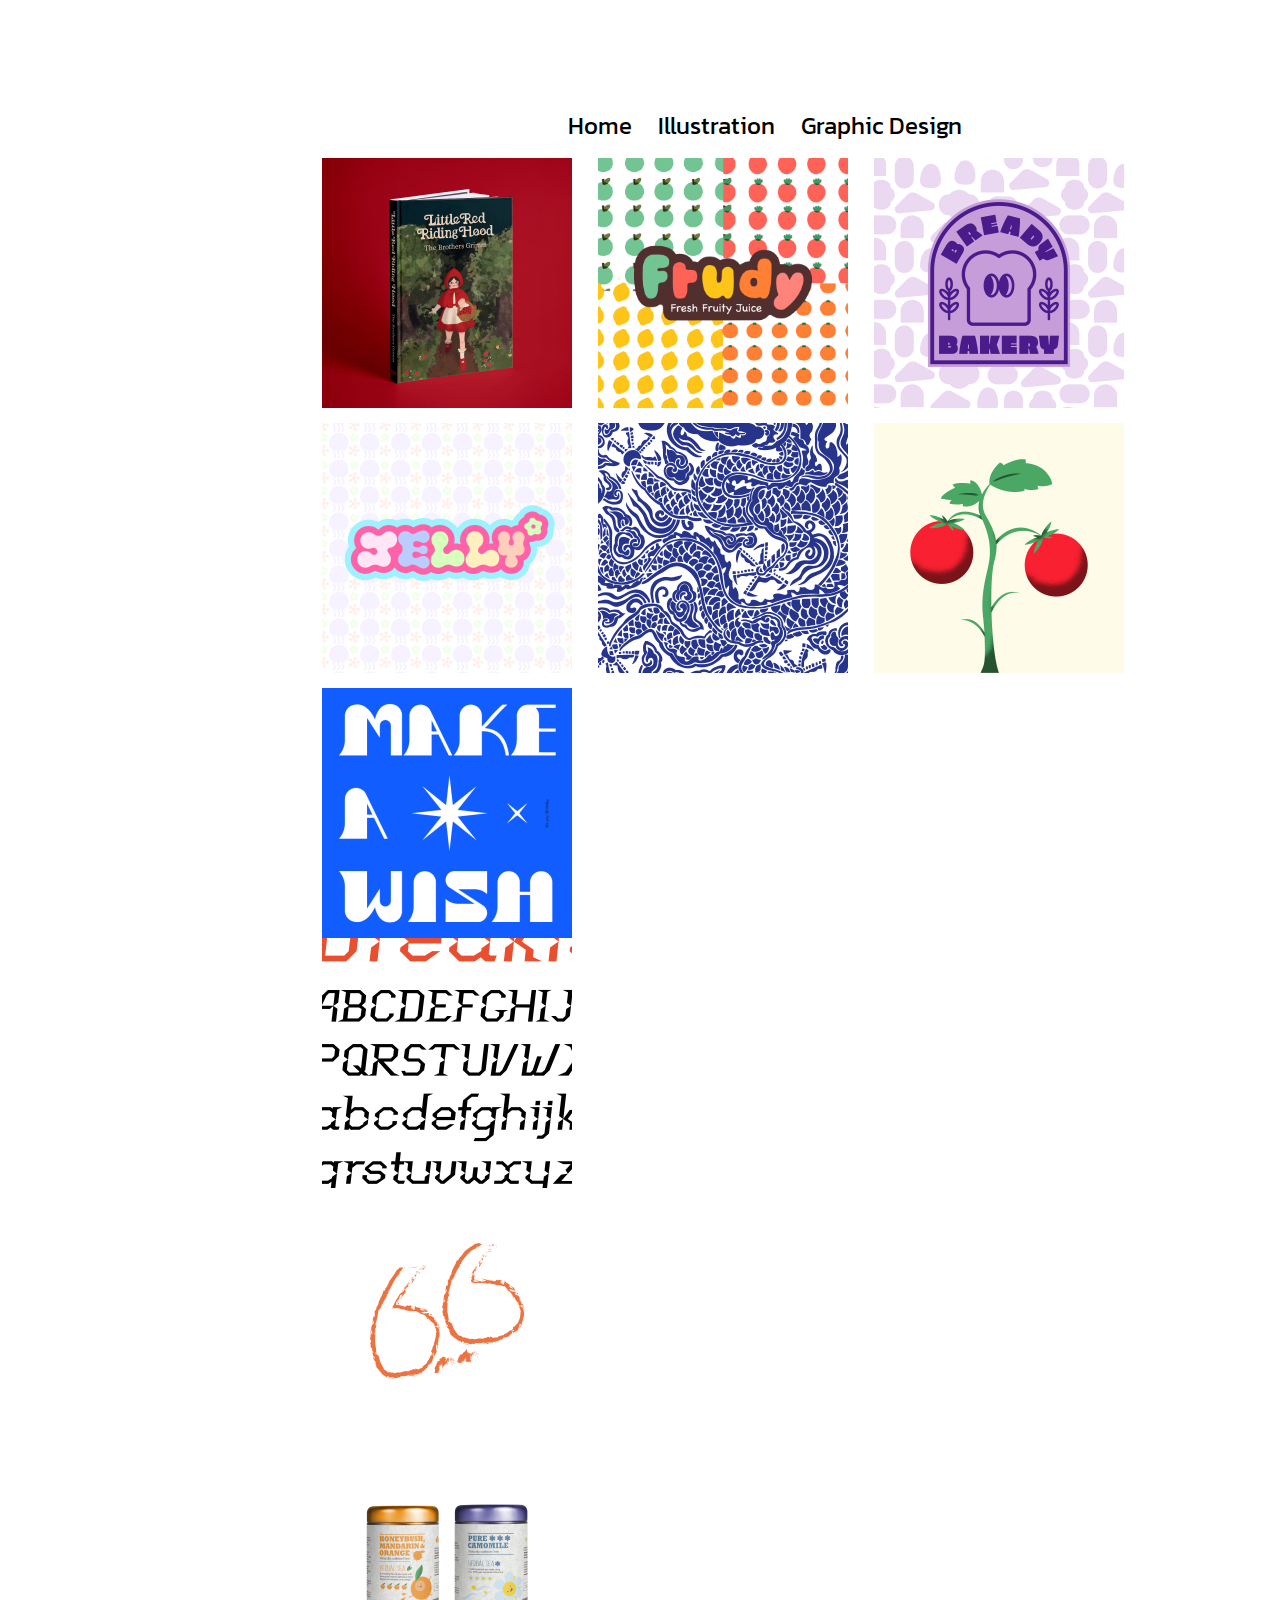
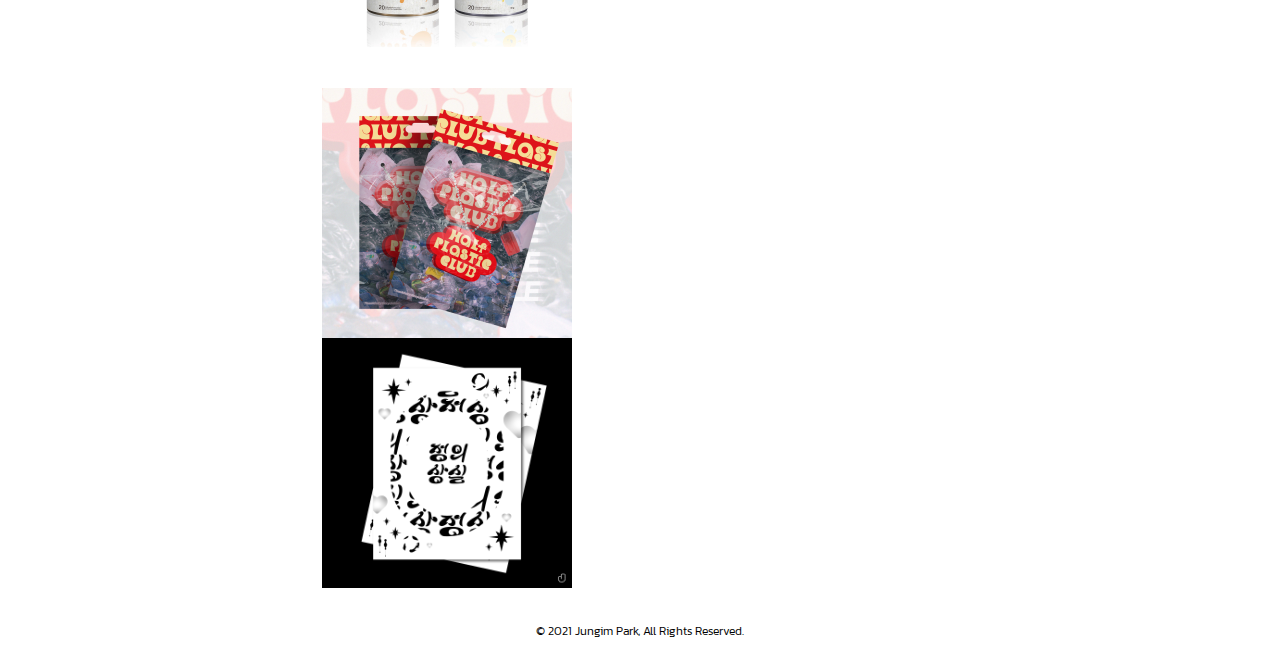
==== design.html @ 21ff288c "Update design.html" ====
<!-- Jungim Park -->
<!DOCTYPE html>
<head>

	<title>Illustration</title>
	<meta name="viewport" content="width=device-width, initial-scale=1">
	<link href="style.css" rel="stylesheet">
	<link rel="icon" href="favicon.io" type="image/x-icon">
	<link rel="apple-touch-icon" sizes="180x180" href="favicon_io/apple-touch-icon.png">
	<link rel="icon" type="image/png" sizes="32x32" href="favicon_io/favicon-32x32.png">
	<link rel="icon" type="image/png" sizes="16x16" href="favicon_io/favicon-16x16.png">
	<link rel="preconnect" href="https://fonts.googleapis.com">
	<link rel="preconnect" href="https://fonts.gstatic.com" crossorigin>
	<link href="https://fonts.googleapis.com/css2?family=Dela+Gothic+One&family=Kanit:wght@300;500&display=swap" rel="stylesheet">
</head>

	<body>
		
		<header>

			<nav>
				<a href="index.html">Home</a>
				<a href="illustration.html"> Illustration </a>
				<a href="design.html"> Graphic Design </a>
			</nav>

			<!-- Mobile menu toggle -->
			<div class="toggle">
				<span></span>
				<span></span>
				<span></span>
			</div>

		</header>

		<main>
				
				<div class="textgap"></div>
				<div class="textgap"></div>
				<div class="textgap"></div>
				<div class="textgap"></div>
				<div class="textgap"></div>
		
				<div class="grid">
					<!-- grid start -->

				
					<!-- ITEM -->
					<div class="item">

						<!-- ITEM THUMBNAIL -->
						<img src="pic/redhood.jpg" class="thumbnail" >

						<!-- ITEM DETAILS -->
						<div class="details">
							

							<h1>Little Red Riding Hood</h1>
							<h3>Book cover illustration</h3>
						
							<p>	
								It is my digital illustration assignment for publishing. I chose the Little Red Riding Hood book for this assignment. From the ideation and sketches, I considered how can get attention without spoiler. My target was the people who haven't read this book, so it was the important part. Coming up with ideas was fun because I had to think both of spoiler and evoking curiosity.
							</p>
							<P>
								At the end of the research, leaving a small hint about the story is the way. I started to sketch several thumbnails that have a small hint of the story. Finally, one thumbnail that the girl walking through the forest chosen because it contains less information about the story but still has a hint. Placing Red riding hood on the front side gets attention and makes them think where is she heading to. I thought that audience will concentrate on the story more because the book cover gives them curiosity. I placed Grandma's house on the backside. When the audience has done read the book, they will recognize the back of the cover is Grandma's house. I think this is a fun point.
							</P>
								
							<p>	
								I also created the title logo for the book. I wanted to design matched typography with the illustration. I gave them curved tails and connected lines, and I think it blends with the overall cover design.


						
							</p>

							<div class="textgap"></div>

							 <img src="pic/redhood-original.jpg">
							 <div class="textgap"></div>
							 <img src="pic/redhood-dust.jpg">

						

						

							<div class="textgap"></div>
							<div class="textgap"></div>
							<div class="textgap"></div>

							<h3>Character Sketch</h3>
						
							<img src="pic/redhoodsk1.jpg">

						
							<div class="textgap"></div>
							<div class="textgap"></div>
							<div class="textgap"></div>


							<h3>Thumbnails</h3>
					
							<img src="pic/redhoodsk2.jpg">


							<div class="textgap"></div>
							<div class="textgap"></div>
							<div class="textgap"></div>

							<h3>Rough Sketches</h3>
							<img src="pic/redhoodsk3.jpg">


							<div class="textgap"></div>
							<div class="textgap"></div>
							<div class="textgap"></div>

							<h3>Title logo</h3>
							<img src="pic/redhoodsk4.jpg">

							<h5>
							Date: 2020, October
								
							</h5>

							<h5>
							Used Program: Procreate / Illustrator / Photoshop
							</h5>
							
				
							<div class="close">
								[&times;CLOSE]
							</div>
						</div>
						<!-- item details ends -->

					</div> 
					<!-- item ends -->
					
					
					<!-- ITEM -->
					<div class="item">

						<!-- ITEM THUMBNAIL -->
						<img src="pic/frudy03.jpg"  alt="" class="thumbnail" >

						<!-- ITEM DETAILS -->
						<div class="details">

							<h1>Frudy</h1>
							<h3>Fruit flavored juice brand design</h3>
						
							

							&nbsp;

	 
							 <img src="pic/frudy01.jpg">
							 <img src="pic/frudy02.jpg">
							

							<h5>
								Date: 2021, July
								
							</h5>

							<h5>
								Used Program: Illustrator / Photoshop / Procreate
							</h5>							
				
							<div class="close">
								[&times;CLOSE]
							</div>
						</div>
						<!-- item details ends -->

					</div> 
					<!-- item ends -->
					
					
					


					<!-- ITEM -->
					<div class="item">

						<!-- ITEM THUMBNAIL -->
						<img src="pic/Bready.jpg"  alt="" class="thumbnail" >

						<!-- ITEM DETAILS -->
						<div class="details">

							<h1>Bready Bakery</h1>
							<h3>Bakery brand design</h3>
						
							<p>	
							Bready is a bakery & cafe brand. People enjoy fresh baked goods and drink coffee at the same time. What a great healing place! The idea started from the small desire want to go somewhere and eat delicious bread and cakes with a tasty beverage. Especially lockdown situation.
							</p>

							<p>
							I sketched out some bread like a croissant and milk bread. In the beginning, it was just bread, but I tried something cute. This is because that is what I do. I added eyes and drew more bread. The group of bread enough to be a brand element, I started to design a logo for it. The initial plan of the brand name was Sweet bakery, literally, I thought about sweet bread. However, I recognized that the character inside of the logo didn't match well with the name. I decided to change the name to Bready. It sounds like more names of the character. I liked it. About the colour, there were a lot of strugglings with the colour choice. I chose the red colours because that is a very classic colour for bakery brands. But I wanted to make a unique brand. SO I chose purple for the main. Pink and blue are the support colours. Keeping the bakery brand's identity by the name and the character inside of the logo. I simplified the bread's shapes and made them to the pattern. This pattern used for packaging and social media content.
							</p>

							&nbsp;

	 
							 <img src="pic/Bready-Bakery-Jungim-Park-2.jpg">
							 <img src="pic/Bready-Bakery-Jungim-Park-1 .jpg">
							 <img src="pic/Bready-Bakery-Jungim-Park-3 .jpg">
							

							<h5>
								Date: 2021, May
								
							</h5>

							<h5>
								Used Program: Illustrator / Photoshop
							</h5>							
				
							<div class="close">
								[&times;CLOSE]
							</div>
						</div>
						<!-- item details ends -->

					</div> 
					<!-- item ends -->

					<!-- ITEM -->
					<div class="item">

					<!-- ITEM THUMBNAIL -->
						<img src="pic/jelly1.jpg"  alt="" class="thumbnail" >

						<!-- ITEM DETAILS -->
						<div class="details">
							
							<h1>Jelly</h1>
							<h3>Branding</h3>
						
							<p>	
								'Jelly' is a shoe brand making comfortable shoes for walking. Jelly's strength is soft sole like a jelly. I targeted 8 to 13 years old children.

							</p>
							<p>
								I chose the jellyfish for the main imagery of the brand because the jellyfish is fit to the name of the brand and products. Not only this reason, but also I thought that could be appealed to the young target audience by using the dreamy colour of the jellyfish. I started sketching a logo with the wave lines that refer movement of the jellyfish. Also, I sketched several elements for the brand identity. I created jellyfish and flowery shapes inside of the jellyfish graphics. I created a cute pattern with those graphics. I applied that pattern to the product (shoes).
								For dreamy imagery of the jellyfish, I chose the bright pastel colours. Sky blue and pink are the support colour for the background.

												
							</p>

							&nbsp;

	 						<img src="pic/jelly1.jpg">
							 <img src="pic/jelly2.jpg">
							 <img src="pic/jelly3.jpg">

							

							<h5>
								Date: 2021, June
								
							</h5>

							<h5>
								Used Program: Illustrator / Photoshop
							</h5>
						
				
							<div class="close">
								[&times;CLOSE]
							</div>
						</div>
						<!-- item details ends -->

					</div> 
					<!-- item ends -->


					<!-- ITEM -->
					<div class="item">

					<!-- ITEM THUMBNAIL -->
						<img src="pic/card-game-th.jpg"  alt="" class="thumbnail" >

						<!-- ITEM DETAILS -->
						<div class="details">
							
							<h1>KOKO Card Game</h1>
							<h3>Card game illustration / Brochure design</h3>
						
							<p>	
								Enjoying KOKO memory card game lets people learn about Korea.
								The theme of KOKO Memory card game is Korea. 16 different designs which are 16 different Korean objects. Neat vector illustrations with design principles and colour theory.
												
							</p>

							&nbsp;

	 						<img src="pic/card-game-2.jpg">
							 <img src="pic/card-game .jpg">
							 <img src="pic/cardgamepack .jpg">

							

							<h5>
								Date: 2019, August
								
							</h5>

							<h5>
								Used Program: Illustrator / Photoshop
							</h5>
						
				
							<div class="close">
								[&times;CLOSE]
							</div>
						</div>
						<!-- item details ends -->

					</div> 
					<!-- item ends -->
					
					<!-- ITEM -->
					<div class="item">

						<!-- ITEM THUMBNAIL -->
						<img src="pic/tomato.jpg"  alt="" class="thumbnail" >

						<!-- ITEM DETAILS -->
						<div class="details">


							<div class="text">
							<h2>Dingle Dangle</h2>
							<h3>Motion graphic</h3>
						
							<p>	
								

												
							</p>

							&nbsp;
							<video src="pic/tomato.mp4" autoplay controls=""></video>

							

							<h5>
								Date: 2021, May
								
							</h5>

							<h5>
								Used Program: Illustrator / Photoshop / After effect
							</h5>
						</div>


							<div class="close">
								[&times;CLOSE]
							</div>
						</div>
						<!-- item details ends -->

					</div> 
					<!-- item ends -->



						<!-- ITEM -->
					<div class="item">

						<!-- ITEM THUMBNAIL -->
						<img src="pic/make-a-wish-th.jpg"  alt="" class="thumbnail" >

						<!-- ITEM DETAILS -->
						<div class="details">


							<div class="text">
							<h2>Make a Wish</h2>
							<h3>Typography</h3>
						
							<p>	
						
												
							</p>

							&nbsp;
							

							 <img src="pic/make-a-wish-1.png">
							<img src="pic/make-a-wish-2.png">
							<img src="pic/make-a-wish-3.png">
							<img src="pic/make-a-wish-4.png">
							<img src="pic/make-a-wish-5.png">
						

							

							<h5>
								Date: 2021, May
								
							</h5>

							<h5>
								Used Program: Illustrator
							</h5>
						</div>


							<div class="close">
								[&times;CLOSE]
							</div>
						</div>
						<!-- item details ends -->


					<!-- ITEM -->
					<div class="item">

					<!-- ITEM THUMBNAIL -->
						<img src="pic/breakie-th.jpg"  alt="" class="thumbnail" >

						<!-- ITEM DETAILS -->
						<div class="details">
							
							<h1>Breakie</h1>
							<h3>Team Project / Typography / Type design / Poster design</h3>
						
							<p>	
								We created a unique font for display typography.
								We created a sharp and broken feeling with triangular cuts for each character. It has sharply curved edges and tails.
							</p>	

							<div class="textgap"></div>
								<h3> Part of the project</h3>
								<p>
								I took the part of sketching upper case characters and converted them to vectors with Glyphs. By using Glyphs, I adjusted the kerning and tracking to make a perfect font to use. I created a typography poster to advertise the Breakie font. It is designing to represent the identity of the font.
							</p>
					
						

							&nbsp;

	 						<img src="pic/breakie.jpg">
	 						<div class="textgap"></div>
							 <img src="pic/poster-mockup .jpg">
							

							<h5>
								Date: 2020, April
								
							</h5>

							<h5>
								Used Program: Glyphs / Illustrator / Photoshop
							</h5>

							<h5>
								Team member: Jungim Park (ME) / Lucette
							</h5>
						
				
							<div class="close">
								[&times;CLOSE]
							</div>
						</div>
						<!-- item details ends -->

					</div> 
					<!-- item ends -->

					<!-- ITEM -->
					<div class="item">

					<!-- ITEM THUMBNAIL -->
						<img src="pic/map-th.jpg"  alt="" class="thumbnail" >

						<!-- ITEM DETAILS -->
						<div class="details">
							
							<h1>Crystal Beach Makers Market</h1>
							<h3>Map brochure design</h3>
						
							<p>	
								I create a new map brochure for the Crystal Beach Makers Market to attract visitors and convey information in a new way. I changed boring style map to hand doodle drawing illustration style map and changed to the Makers Market business lists with the neat organization.
						
							</p>

							&nbsp;

	 
							 <img src="pic/map-mockup .jpg">
							

							<h5>
								Date: 2019, September
								
							</h5>

							<h5>
								Used Program: Procreate / Illustrator / Photoshop
							</h5>

							<h5>
								Client: Crystal Beach Makers Market
							</h5>

							<div class="close">
								[&times;CLOSE]
							</div>
						</div>
						<!-- item details ends -->

					</div> 
					<!-- item ends -->

					<!-- ITEM -->
					<div class="item">

					<!-- ITEM THUMBNAIL -->
						<img src="pic/tin-th.jpg"  alt="" class="thumbnail" >

						<!-- ITEM DETAILS -->
						<div class="details">
							
							<h1>Twinings Tea Package (Re-design)</h1>
							<h3>Package Design</h3>
						
							<p>	
								I re-designed Twinings Tea package to be sustainable and recycled. I created characters based on the flavours of the teas. I chose the Tin case for the package instead of the paper package that Twinings had. To keep the brand identity in the second life of the package, it has engraving on the lid.

												
							</p>

							&nbsp;

	 						<img src="pic/tin3.jpg">
							 <img src="pic/tin1.jpg">
							 <img src="pic/tin2.jpg">

							

							<h5>
								Date: 2020, April
								
							</h5>

							<h5>
								Used Program: Illustrator / Photoshop
							</h5>
				
				
							<div class="close">
								[&times;CLOSE]
							</div>
						</div>
						<!-- item details ends -->

					</div> 
					<!-- item ends -->


					<!-- ITEM -->
					<div class="item">

					<!-- ITEM THUMBNAIL -->
						<img src="pic/half-plastic-th.jpg"  alt="" class="thumbnail" >

						<!-- ITEM DETAILS -->
						<div class="details">
							
							<h1>Half Plastic Club</h1>
							<h3>Typography / Poster design / Key chain deisgn</h3>
						
							<p>	
								Think about the plastic. Our future. What if we are already half plastic.

												
							</p>

							&nbsp;
							<img src="pic/half-plastic.jpg">
	 						<img src="pic/behance-keychain.jpg">
	 						<img src="pic/half-plastic-poster.jpg">

							

							<h5>
								Date: 2021, May
								
							</h5>

							<h5>
								Used Program: Illustrator / Photoshop
							</h5>
				
				
							<div class="close">
								[&times;CLOSE]
							</div>
						</div>
						<!-- item details ends -->

					</div> 
					<!-- item ends -->

					<!-- ITEM -->
					<div class="item">

					<!-- ITEM THUMBNAIL -->
						<img src="pic/justice1.jpg"  alt="" class="thumbnail" >

						<!-- ITEM DETAILS -->
						<div class="details">
							
							<h1>losing of Justice</h1>
							<h3>Typography</h3>
						
							<p>	
								We lost our Justice.

												
							</p>

							&nbsp;
							<img src="pic/justice1.jpg">
	 						<img src="pic/justice2.jpg">
	 						<img src="pic/justice3.jpg">

							

							<h5>
								Date: 2021, May
								
							</h5>

							<h5>
								Used Program: Illustrator / Photoshop
							</h5>
				
				
							<div class="close">
								[&times;CLOSE]
							</div>
						</div>
						<!-- item details ends -->

					</div> 
					<!-- item ends -->



					




			<!--grid end -->
			</div>



		</main>
<script src="script.js" type="text/javascript"></script>

</body>

<footer>
	<p class="footertext"> &copy; 2021 Jungim Park, All Rights Reserved.</p>
</footer>
---- style.css ----
/* Base style */

main {
	align-content: center;
	justify-content: center;
	margin-left: 400px;
	margin-right: 400px;
}

nav {
	position: relative;
	z-index: 999;
	float: right;
	margin-right: 410px;
	margin-top: 100px;
	margin-bottom: 20px;
	font-size: 24px;
	

}

nav a {
	margin-left: 10px;
	text-decoration: none;
	color: black;
	font-family: 'Kanit', sans-serif;
}

nav a:hover {
	color: orange;
}

h1 {
	font-family: 'Kanit', sans-serif;
	font-size: 28px;
}

p {
	font-family: 'Kanit', sans-serif;
	font-size: 18px;
	font-weight: 300;
	line-height: 26px;
}

a {
	font-family: 'Kanit', sans-serif;
	margin-right: 10px;
	text-decoration: none;
	color: black;
}

a:hover {
	color: orange;
}

footer {
	text-align: center;
	margin-top: 30px;

}

footer p {
	font-size: 12px;
}

.banner img {
	 width: 849px;
}


.textgap {
	height: 30px;
	opacity: 0%;
}

.indexcontainer {
	display: grid;
	grid-template-columns: 45% 10% 45%;
	justify-content: center;
	align-content: center;
}

.grid {
	width: 830px;
	position: relative;
	margin-right: 0;
	display: grid;
	grid-template-columns: 33.3% 33.3% 33.3%;
	margin-top: 0px;
	grid-row-gap: 15px;
	justify-content: center;


}


.item {
	position: relative;
	z-index: 11;


}


.item-active .item {
	display: none;
}

.item-active .item.active {
	display: block;
	grid-column: 1/-1;
}

.item img {
	margin: 0 auto;
	display: block;
}

.thumbnail {
	position: relative;
	cursor: pointer;
	width: 250px;
	height: 250px;
	margin: 0;
	padding: 0;
	opacity: 100%;

}


.active .thumbnail {
	display: none;
}

.details {
	position: relative;
	background-color: white;
	display: none;
	padding-right: 0;

}

.details img {
	width: 849px;
	margin-bottom: 20px;
}

.details h1 {
	width: 849px;
	font-family: 'Dela Gothic One', cursive;
	font-size: 40px;
	margin-top: 20px;
	margin-bottom: 20px;
}

.details h3 {
	font-family: 'Kanit', sans-serif;
	font-weight: 500;
	color: orange;
}

.details p {
	width: 849px;
}

.details h5 {
	font-family: 'Kanit', sans-serif;
	font-weight: 300;
}



.active .details {
	justify-content: center;
	opacity: 1;
	transition: opacity 0.5s;
	display: block;
}



.close {
	width: 849px;
	font-family: 'Kanit', sans-serif;
	font-size: 1.25em;
	text-transform: uppercase;
	margin: 0.5em 0;
	line-height: 1;
	cursor: pointer;
	text-align: right;
}



@media (max-width: 1440px){

	main {
	align-content: center;
	justify-content: center;
	margin-left: 300px;
	margin-right: 300px;
}

nav {
	position: relative;
	z-index: 999;
	float: right;
	margin-right: 300px;
	margin-top: 100px;
	margin-bottom: 20px;
	font-size: 24px;
	

}

	.thumbnail {
		width: 250px;
		height: 250px;
	}
}


@media (max-width: 500px){

	main {
		margin-left: 10px;
		margin-right: 10px;
	}

	.thumbnail {
		width: 380px;
		height: 380px;
	}


	.grid {
	width: 0;
	position: relative;
	display: grid;
	grid-template-columns: 100%;
	margin-top: 0px;
	grid-row-gap: 15px;
	justify-content: center;


}

nav {

	position: fixed;
	height: auto;
	width: auto;
	z-index: 999;
	background: white;
	padding: 10px;
	border-radius: 1em;
	border: 0.2em solid black;
	right: -2em;
	top: 0em;
	transform: translateX(100vw);
	transition: transform 0.5s;
}

.nav-open nav {
	transform: translateX(0);
	margin-right: 50px;
	margin-top: 80px;
}

nav a {
	display: block;
	text-align: left;
	position: relative;
	color: black;
	font-size: 16px
	line-height: 5px;
}

.toggle {
	float: right;
	position: relative;
	background-color: white;
	display: block;
	padding: 0;
	border: 0.2em solid black;
	width: 3.5em;
	height: 3.5em;
	top: 0;
	text-align: center;
	border-radius: 1em;
	cursor: pointer;
	z-index: 1000;
}


.toggle span {
	display: block;
	height: 0.25em;
	width: 2em;
	background-color: black;
	margin: 0.25em auto;
	transition: all 0.5s;
}

.toggle span:first-child {
	margin-top: 1.1em;
}

.nav-open .toggle span:nth-child(1) {
	transform: rotate(45deg) translate(0.325em, 0.325em);
	transform-origin: top;

}

.nav-open .toggle span:nth-child(2) {
	transform: rotate(-45deg) translate(-0.125em, -0.125em);
	transform-origin: top;
	margin: 0 auto;
}
.nav-open .toggle span:nth-child(3) {
	transform: rotate(45deg);
	opacity: 0
}


.indexcontainer {
	display: grid;
	grid-template-columns: 100%;
	justify-content: center;
	align-content: center;
}

.banner img{
	width: 380px;
}

.details {
	position: relative;
	background-color: white;
	display: none;
	padding-right: 0;

}

.details img {
	width: 380px;
	margin-bottom: 20px;
}

.details h1 {
	width: 380px;
	font-family: 'Dela Gothic One', cursive;
	font-size: 40px;
	margin-top: 20px;
	margin-bottom: 20px;
}

.details h3 {
	width: 380px;
	font-family: 'Kanit', sans-serif;
	font-weight: 500;
	color: orange;
}

.details p {
	width: 380px;
	font-weight: 300;
}

.details h5 {
	width: 380px;
	font-family: 'Kanit', sans-serif;
	font-weight: 300;
}



.active .details {
	justify-content: center;
	opacity: 1;
	transition: opacity 0.5s;
	display: block;
}



.close {
	width: 380px;
	font-family: 'Kanit', sans-serif;
	font-size: 1.25em;
	text-transform: uppercase;
	margin: 0.5em 0;
	line-height: 1;
	cursor: pointer;
	text-align: right;
}

}
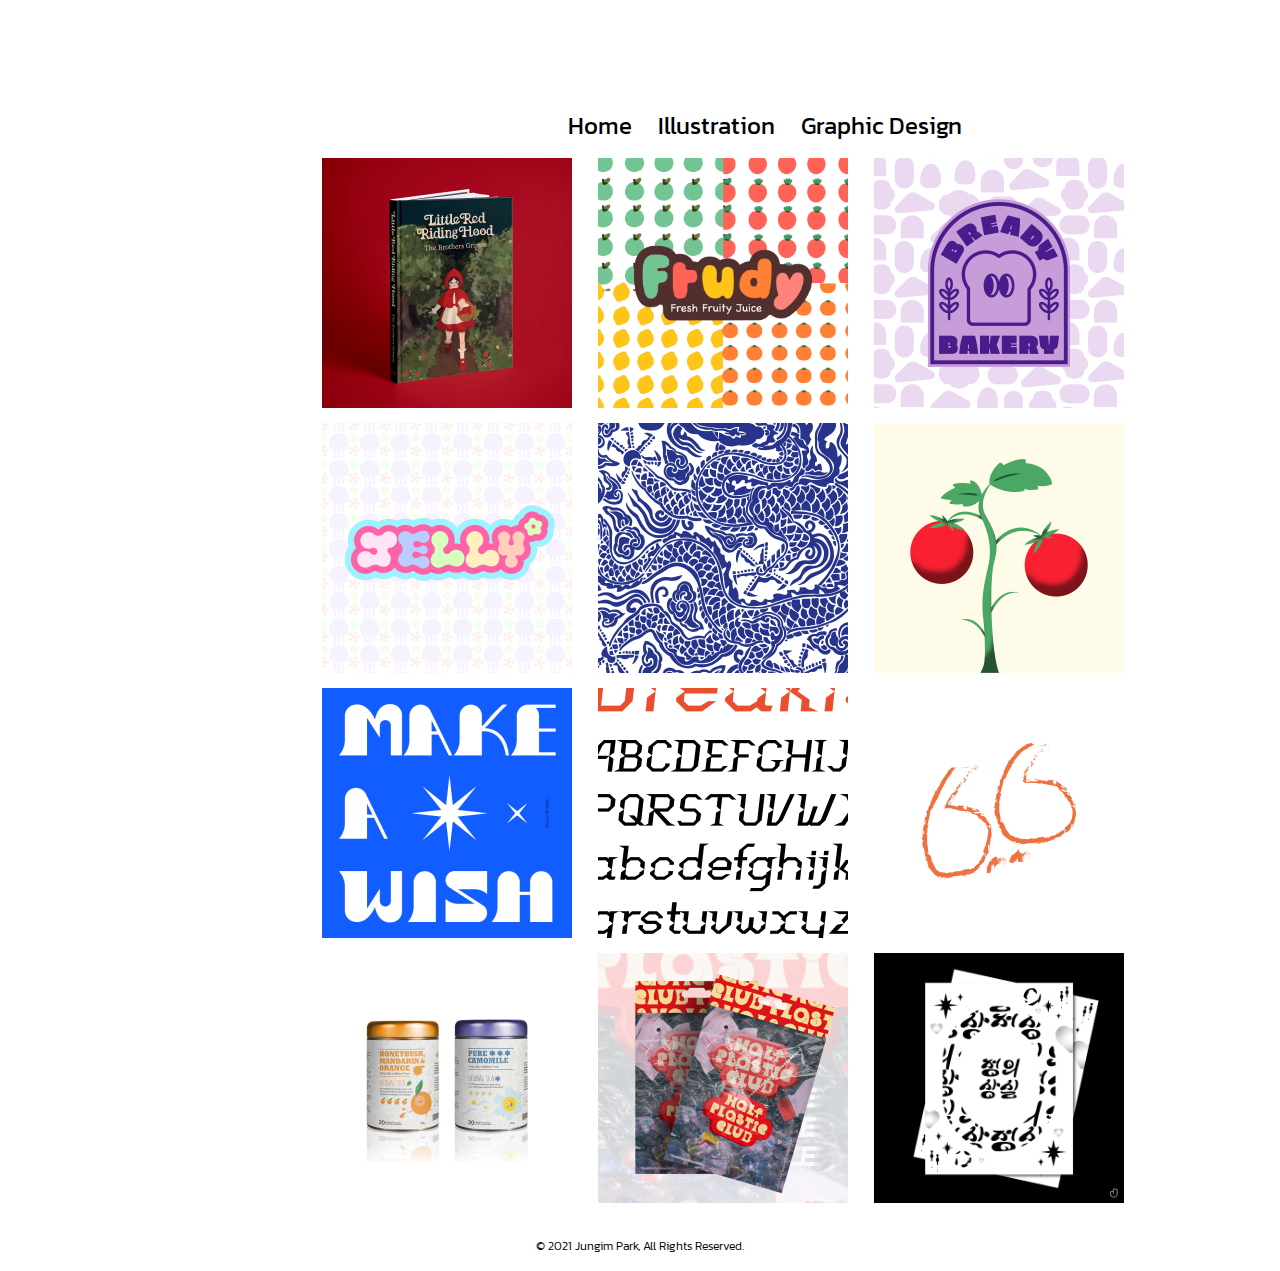
==== commit ad96a7a3: "Update design.html" ====
--- a/design.html
+++ b/design.html
@@ -321,6 +321,7 @@
 					</div> 
 					<!-- item ends -->
 					
+					
 					<!-- ITEM -->
 					<div class="item">
 
@@ -330,22 +331,11 @@
 						<!-- ITEM DETAILS -->
 						<div class="details">
 
-
-							<div class="text">
-							<h2>Dingle Dangle</h2>
-							<h3>Motion graphic</h3>
-						
-							<p>	
-								
-
-												
-							</p>
-
-							&nbsp;
+							<h1>Dingle Dangle</h1>
+							<h3>Motion Graphic</h3>
+							
 							<video src="pic/tomato.mp4" autoplay controls=""></video>
-
-							
-
+							
 							<h5>
 								Date: 2021, May
 								
@@ -353,22 +343,20 @@
 
 							<h5>
 								Used Program: Illustrator / Photoshop / After effect
-							</h5>
-						</div>
-
-
-							<div class="close">
-								[&times;CLOSE]
-							</div>
-						</div>
-						<!-- item details ends -->
-
-					</div> 
-					<!-- item ends -->
-
-
-
-						<!-- ITEM -->
+							</h5>							
+				
+						
+							<div class="close">
+								[&times;CLOSE]
+							</div>
+						</div>
+						<!-- item details ends -->
+
+					</div> 
+					<!-- item ends -->
+					
+					
+					<!-- ITEM -->
 					<div class="item">
 
 						<!-- ITEM THUMBNAIL -->
@@ -377,44 +365,35 @@
 						<!-- ITEM DETAILS -->
 						<div class="details">
 
-
-							<div class="text">
-							<h2>Make a Wish</h2>
+							<h1> Make a Wish</h1>
 							<h3>Typography</h3>
-						
-							<p>	
-						
-												
-							</p>
-
-							&nbsp;
-							
-
-							 <img src="pic/make-a-wish-1.png">
+							
+							<img src="pic/make-a-wish-1.png">
 							<img src="pic/make-a-wish-2.png">
 							<img src="pic/make-a-wish-3.png">
 							<img src="pic/make-a-wish-4.png">
 							<img src="pic/make-a-wish-5.png">
-						
-
-							
-
-							<h5>
+							
+								<h5>
 								Date: 2021, May
 								
 							</h5>
 
 							<h5>
 								Used Program: Illustrator
-							</h5>
-						</div>
-
-
-							<div class="close">
-								[&times;CLOSE]
-							</div>
-						</div>
-						<!-- item details ends -->
+							</h5>							
+				
+						
+							<div class="close">
+								[&times;CLOSE]
+							</div>
+						</div>
+						<!-- item details ends -->
+
+					</div> 
+					<!-- item ends -->
+
+
 
 
 					<!-- ITEM -->
--- a/style.css
+++ b/style.css
@@ -144,6 +144,18 @@
 	width: 849px;
 	margin-bottom: 20px;
 }
+
+.details video {
+	width: 849px;
+	magin-bottom: 20px;
+}	
+
+video {
+		width: 849px;
+	magin-bottom: 20px;
+}	
+
+	
 
 .details h1 {
 	width: 849px;
@@ -372,6 +384,11 @@
 	font-family: 'Kanit', sans-serif;
 	font-weight: 300;
 }
+	
+	video {
+		width: 380px;
+	magin-bottom: 20px;
+}	
 
 
 
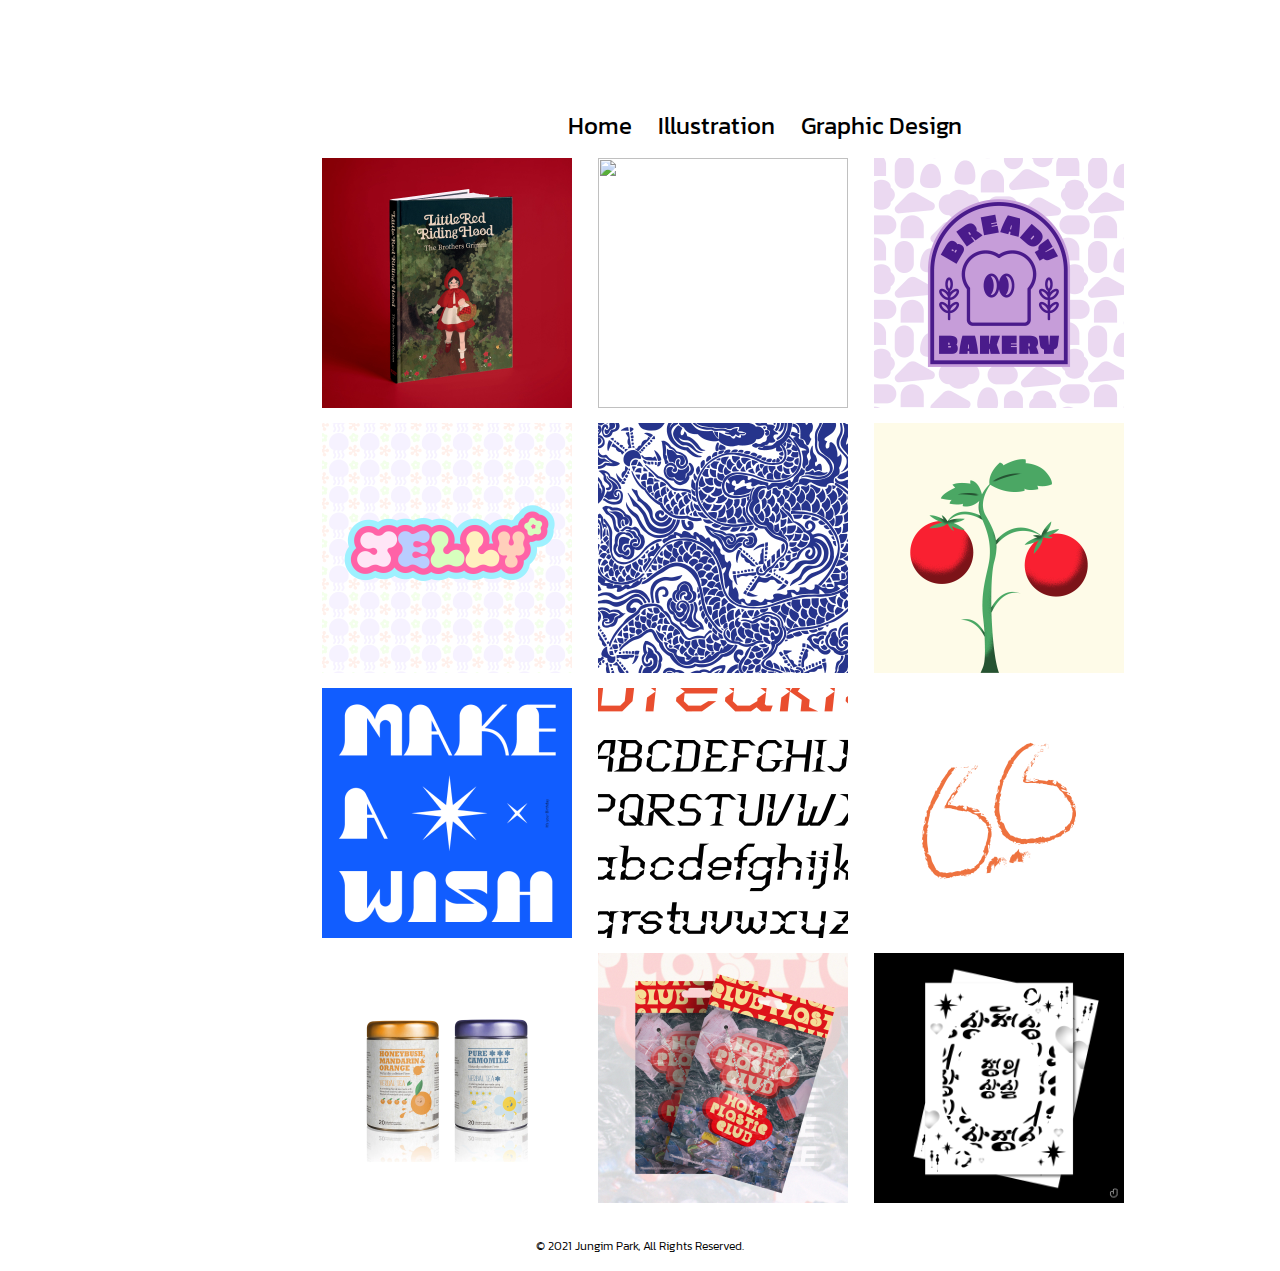
==== commit 2b87067e: "Update design.html" ====
--- a/design.html
+++ b/design.html
@@ -140,7 +140,7 @@
 					<div class="item">
 
 						<!-- ITEM THUMBNAIL -->
-						<img src="pic/frudy03.jpg"  alt="" class="thumbnail" >
+						<img src="pic/frudy-th.jpg"  alt="" class="thumbnail" >
 
 						<!-- ITEM DETAILS -->
 						<div class="details">
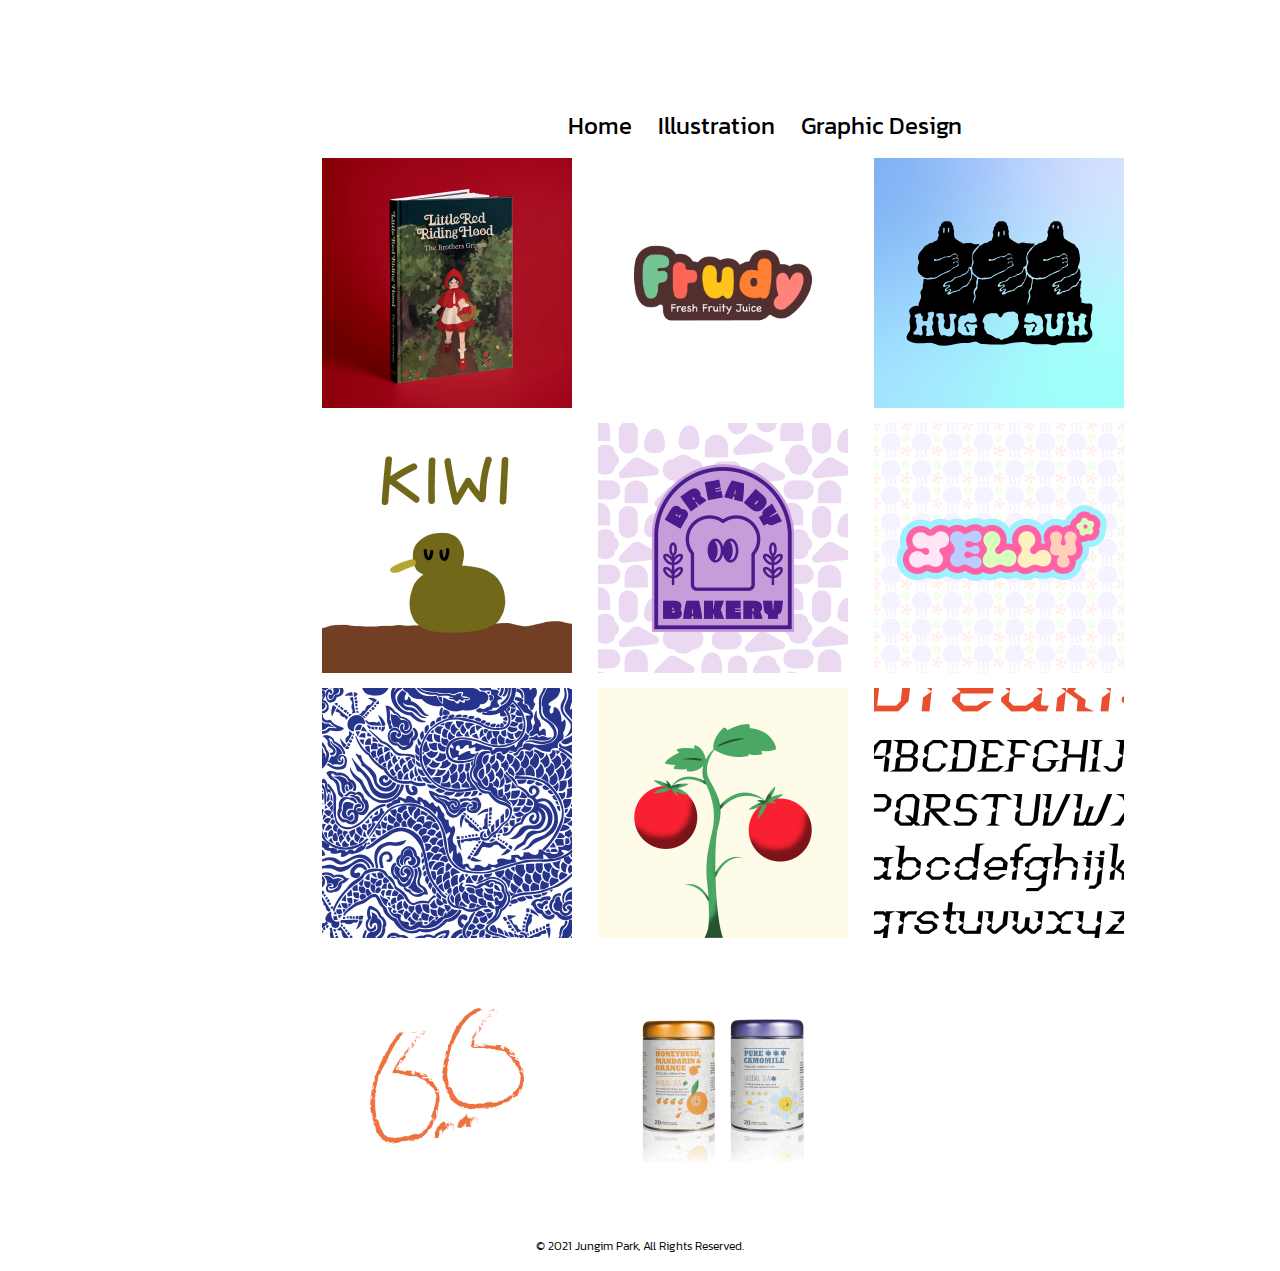
==== commit 82a8426e: "Add files via upload" ====
--- a/design.html
+++ b/design.html
@@ -175,6 +175,103 @@
 					</div> 
 					<!-- item ends -->
 					
+
+					<!-- ITEM -->
+					<div class="item">
+
+						<!-- ITEM THUMBNAIL -->
+						<img src="pic/hugnhugn-th.jpg"  alt="" class="thumbnail" >
+
+						<!-- ITEM DETAILS -->
+						<div class="details">
+
+							<h1>Hug n Hug</h1>
+							<h3>Branding</h3>
+						
+							<p>	
+							Hug n Hug is the brand that supports people who deserve hug and love.
+							They use 55% of revenue from T-shirt selling for donations and scholarships.
+							They also interested in children's education for the future.
+							</p>
+
+							&nbsp;
+
+	 
+							 <img src="pic/full-hugnhug.jpg">
+							 <img src="pic/hugnhug03.jpg">
+
+							 <img src="pic/hugnhug-inst.jpg">
+							 <img src="pic/bw-hugnhug.jpg">
+							 <img src="pic/green-hugnhug.jpg">
+							 <img src="pic/pink-hugnhug.jpg">
+							 <img src="pic/crop-hugnhug.jpg">
+
+							
+
+							<h5>
+								Date: 2021, July
+								
+							</h5>
+
+							<h5>
+								Used Program: Illustrator / Photoshop
+							</h5>							
+				
+							<div class="close">
+								[&times;CLOSE]
+							</div>
+						</div>
+						<!-- item details ends -->
+
+					</div> 
+					<!-- item ends -->
+
+
+
+
+					<!-- ITEM -->
+					<div class="item">
+
+						<!-- ITEM THUMBNAIL -->
+						<img src="pic/kiwi-th.jpg"  alt="" class="thumbnail" >
+
+						<!-- ITEM DETAILS -->
+						<div class="details">
+
+							<h1>Kiwi</h1>
+							<h3>Motion graphic / Animation</h3>
+						
+							<p>	
+							What if Kiwi turns to Kiwi? This little inspiration made me to do this!
+							</p>
+
+							&nbsp;
+
+
+	 						<video src="pic/kiwi.mp4" autoplay controls></video>
+							 <img src="pic/kiwi-story.jpg">
+							 <img src="pic/kiwi-rough.gif">
+							 
+
+							
+
+							<h5>
+								Date: 2021, July
+								
+							</h5>
+
+							<h5>
+								Used Program: Procreate
+							</h5>							
+				
+							<div class="close">
+								[&times;CLOSE]
+							</div>
+						</div>
+						<!-- item details ends -->
+
+					</div> 
+					<!-- item ends -->
 					
 					
 
@@ -189,7 +286,7 @@
 						<div class="details">
 
 							<h1>Bready Bakery</h1>
-							<h3>Bakery brand design</h3>
+							<h3>Branding</h3>
 						
 							<p>	
 							Bready is a bakery & cafe brand. People enjoy fresh baked goods and drink coffee at the same time. What a great healing place! The idea started from the small desire want to go somewhere and eat delicious bread and cakes with a tasty beverage. Especially lockdown situation.
@@ -225,6 +322,9 @@
 					</div> 
 					<!-- item ends -->
 
+
+
+
 					<!-- ITEM -->
 					<div class="item">
 
@@ -356,44 +456,8 @@
 					<!-- item ends -->
 					
 					
-					<!-- ITEM -->
-					<div class="item">
-
-						<!-- ITEM THUMBNAIL -->
-						<img src="pic/make-a-wish-th.jpg"  alt="" class="thumbnail" >
-
-						<!-- ITEM DETAILS -->
-						<div class="details">
-
-							<h1> Make a Wish</h1>
-							<h3>Typography</h3>
-							
-							<img src="pic/make-a-wish-1.png">
-							<img src="pic/make-a-wish-2.png">
-							<img src="pic/make-a-wish-3.png">
-							<img src="pic/make-a-wish-4.png">
-							<img src="pic/make-a-wish-5.png">
-							
-								<h5>
-								Date: 2021, May
-								
-							</h5>
-
-							<h5>
-								Used Program: Illustrator
-							</h5>							
-				
-						
-							<div class="close">
-								[&times;CLOSE]
-							</div>
-						</div>
-						<!-- item details ends -->
-
-					</div> 
-					<!-- item ends -->
-
-
+				
+							
 
 
 					<!-- ITEM -->
@@ -451,6 +515,9 @@
 					</div> 
 					<!-- item ends -->
 
+
+
+
 					<!-- ITEM -->
 					<div class="item">
 
@@ -542,93 +609,7 @@
 					<!-- item ends -->
 
 
-					<!-- ITEM -->
-					<div class="item">
-
-					<!-- ITEM THUMBNAIL -->
-						<img src="pic/half-plastic-th.jpg"  alt="" class="thumbnail" >
-
-						<!-- ITEM DETAILS -->
-						<div class="details">
-							
-							<h1>Half Plastic Club</h1>
-							<h3>Typography / Poster design / Key chain deisgn</h3>
-						
-							<p>	
-								Think about the plastic. Our future. What if we are already half plastic.
-
-												
-							</p>
-
-							&nbsp;
-							<img src="pic/half-plastic.jpg">
-	 						<img src="pic/behance-keychain.jpg">
-	 						<img src="pic/half-plastic-poster.jpg">
-
-							
-
-							<h5>
-								Date: 2021, May
-								
-							</h5>
-
-							<h5>
-								Used Program: Illustrator / Photoshop
-							</h5>
-				
-				
-							<div class="close">
-								[&times;CLOSE]
-							</div>
-						</div>
-						<!-- item details ends -->
-
-					</div> 
-					<!-- item ends -->
-
-					<!-- ITEM -->
-					<div class="item">
-
-					<!-- ITEM THUMBNAIL -->
-						<img src="pic/justice1.jpg"  alt="" class="thumbnail" >
-
-						<!-- ITEM DETAILS -->
-						<div class="details">
-							
-							<h1>losing of Justice</h1>
-							<h3>Typography</h3>
-						
-							<p>	
-								We lost our Justice.
-
-												
-							</p>
-
-							&nbsp;
-							<img src="pic/justice1.jpg">
-	 						<img src="pic/justice2.jpg">
-	 						<img src="pic/justice3.jpg">
-
-							
-
-							<h5>
-								Date: 2021, May
-								
-							</h5>
-
-							<h5>
-								Used Program: Illustrator / Photoshop
-							</h5>
-				
-				
-							<div class="close">
-								[&times;CLOSE]
-							</div>
-						</div>
-						<!-- item details ends -->
-
-					</div> 
-					<!-- item ends -->
+					
 
 
 
--- a/style.css
+++ b/style.css
@@ -231,6 +231,23 @@
 	}
 }
 
+
+@media (max-width: 1090px){
+
+	main {
+		margin-left: 100px;
+		margin-right: 0px;
+	}
+nav {
+	position: relative;
+    z-index: 999;
+    float: right;
+    margin-right: 130px;
+    margin-top: 100px;
+    margin-bottom: 20px;
+    font-size: 24px;
+	}
+}
 
 @media (max-width: 500px){
 
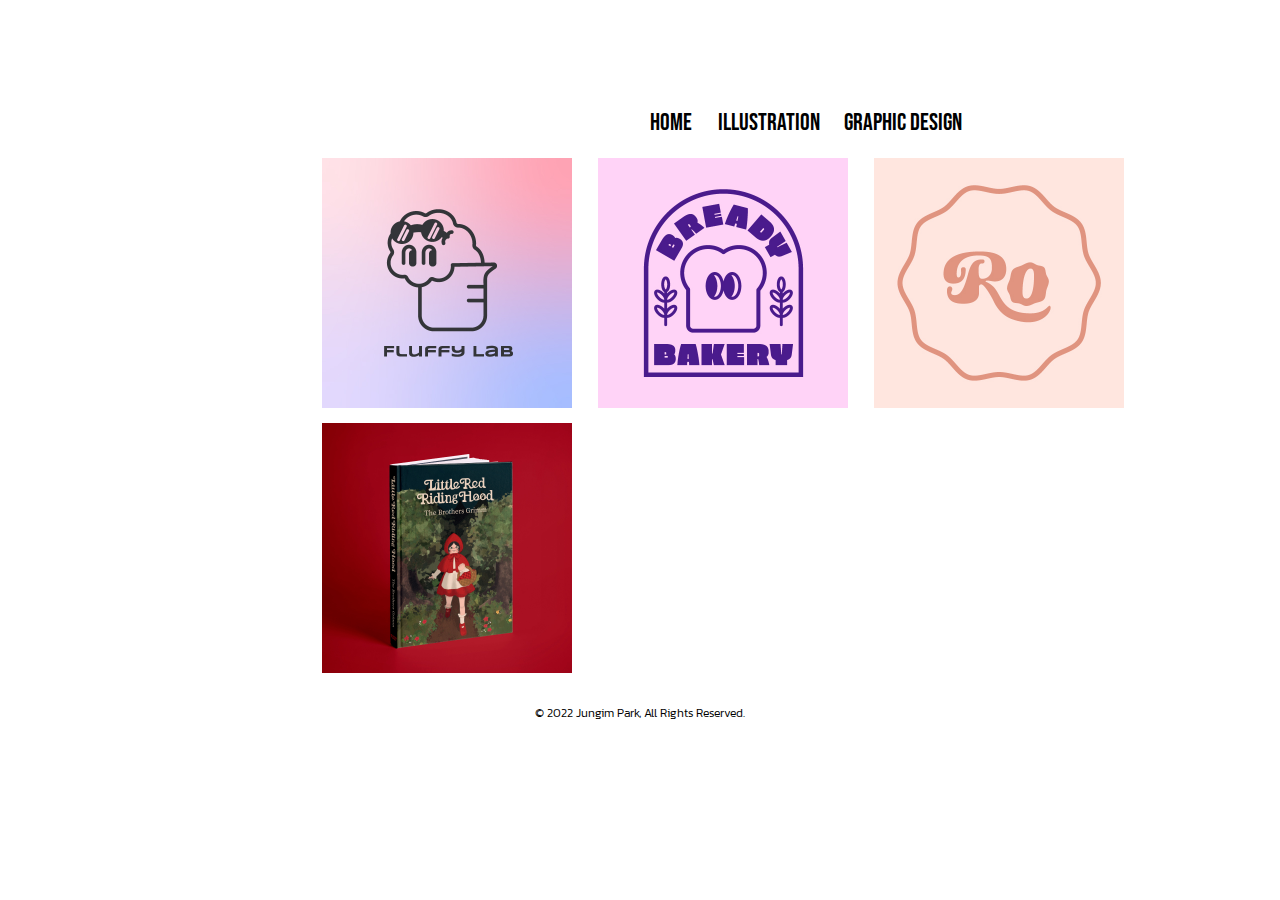
==== commit ff39e706: "Add files via upload" ====
--- a/design.html
+++ b/design.html
@@ -2,7 +2,7 @@
 <!DOCTYPE html>
 <head>
 
-	<title>Illustration</title>
+	<title>Graphic Design</title>
 	<meta name="viewport" content="width=device-width, initial-scale=1">
 	<link href="style.css" rel="stylesheet">
 	<link rel="icon" href="favicon.io" type="image/x-icon">
@@ -12,6 +12,9 @@
 	<link rel="preconnect" href="https://fonts.googleapis.com">
 	<link rel="preconnect" href="https://fonts.gstatic.com" crossorigin>
 	<link href="https://fonts.googleapis.com/css2?family=Dela+Gothic+One&family=Kanit:wght@300;500&display=swap" rel="stylesheet">
+	<link rel="preconnect" href="https://fonts.googleapis.com">
+	<link rel="preconnect" href="https://fonts.gstatic.com" crossorigin>
+	<link href="https://fonts.googleapis.com/css2?family=Bebas+Neue&display=swap" rel="stylesheet">
 </head>
 
 	<body>
@@ -45,6 +48,170 @@
 					<!-- grid start -->
 
 				
+					
+					
+
+					<!-- ITEM -->
+					<div class="item">
+
+						<!-- ITEM THUMBNAIL -->
+						<img src="Graphic-design-pic/Fluffy-lab/main.jpg" class="thumbnail" >
+
+						<!-- ITEM DETAILS -->
+						<div class="details">
+							
+
+							<h1>Fluffy Lab</h1>
+							<h3>Branding / Visual Identity</h3>
+						
+						
+
+
+						
+							</p>
+
+							<div class="textgap"></div>
+
+							 <img src="Graphic-design-pic/Fluffy-lab/presentation-doc-01.png">
+
+							 <img src="Graphic-design-pic/Fluffy-lab/presentation-doc-02.png">
+
+							 <img src="Graphic-design-pic/Fluffy-lab/presentation-doc-03.png">
+
+							 <img src="Graphic-design-pic/Fluffy-lab/presentation-doc-04.png">
+
+							 <img src="Graphic-design-pic/Fluffy-lab/presentation-doc-05.png">
+							  <img src="Graphic-design-pic/Fluffy-lab/presentation-doc-06.png">
+							  	<div class="textgap"></div>
+							  		<div class="textgap"></div>
+							   <img src="Graphic-design-pic/Fluffy-lab/presentation-doc-07.png">
+
+							 <img src="Graphic-design-pic/Fluffy-lab/Business-Card.jpg">
+							 <img src="Graphic-design-pic/Fluffy-lab/Shopping_Bag.jpg">
+							 <img src="Graphic-design-pic/Fluffy-lab/ID-Card.jpg">
+							 <img src="Graphic-design-pic/Fluffy-lab/outside-stand.jpg">
+
+
+
+							<h5>
+							Date: 2022, March
+								
+							</h5>
+
+							<h5>
+							Used Program: Illustrator / Photoshop
+							</h5>
+							
+				
+							<div class="close">
+								[&times;CLOSE]
+							</div>
+						</div>
+						<!-- item details ends -->
+
+					</div> 
+					<!-- item ends -->
+
+
+
+					<!-- ITEM -->
+					<div class="item">
+
+						<!-- ITEM THUMBNAIL -->
+						<img src="Graphic-design-pic/Bready-bakery/thumb.jpg" class="thumbnail" >
+
+						<!-- ITEM DETAILS -->
+						<div class="details">
+							
+
+							<h1>Bready Bakery</h1>
+							<h3>Branding / Visual Identity</h3>
+						
+						
+
+
+						
+							</p>
+
+							<div class="textgap"></div>
+
+							 <img src="Graphic-design-pic/Bready-bakery/Presentation-doc-v2-01.png">
+							 <img src="Graphic-design-pic/Bready-bakery/Presentation-doc-v2-02.png">
+							 <img src="Graphic-design-pic/Bready-bakery/Presentation-doc-v2-03.png">
+							
+							 <img src="Graphic-design-pic/Bready-bakery/mockup-1.jpg">
+							 <img src="Graphic-design-pic/Bready-bakery/mockup-3.jpg">
+							
+
+							 
+
+
+
+							<h5>
+							Date: 2021, May
+								
+							</h5>
+
+							<h5>
+							Used Program: Illustrator / Photoshop
+							</h5>
+							
+				
+							<div class="close">
+								[&times;CLOSE]
+							</div>
+						</div>
+						<!-- item details ends -->
+
+					</div> 
+					<!-- item ends -->
+
+					<!-- ITEM -->
+					<div class="item">
+
+						<!-- ITEM THUMBNAIL -->
+						<img src="Graphic-design-pic/Rosum/thum.jpg" class="thumbnail" >
+
+						<!-- ITEM DETAILS -->
+						<div class="details">
+							
+
+							<h1>Rosum</h1>
+							<h3>Branding / Visual Identity</h3>
+						
+						
+
+
+						
+							</p>
+
+							<div class="textgap"></div>
+
+							 <img src="Graphic-design-pic/Rosum/presentation-doc-01.png">
+
+							 
+
+
+
+							<h5>
+							Date: 2021, May
+								
+							</h5>
+
+							<h5>
+							Used Program: Illustrator / Photoshop
+							</h5>
+							
+				
+							<div class="close">
+								[&times;CLOSE]
+							</div>
+						</div>
+						<!-- item details ends -->
+
+					</div> 
+					<!-- item ends -->
+
 					<!-- ITEM -->
 					<div class="item">
 
@@ -59,14 +226,8 @@
 							<h3>Book cover illustration</h3>
 						
 							<p>	
-								It is my digital illustration assignment for publishing. I chose the Little Red Riding Hood book for this assignment. From the ideation and sketches, I considered how can get attention without spoiler. My target was the people who haven't read this book, so it was the important part. Coming up with ideas was fun because I had to think both of spoiler and evoking curiosity.
-							</p>
-							<P>
-								At the end of the research, leaving a small hint about the story is the way. I started to sketch several thumbnails that have a small hint of the story. Finally, one thumbnail that the girl walking through the forest chosen because it contains less information about the story but still has a hint. Placing Red riding hood on the front side gets attention and makes them think where is she heading to. I thought that audience will concentrate on the story more because the book cover gives them curiosity. I placed Grandma's house on the backside. When the audience has done read the book, they will recognize the back of the cover is Grandma's house. I think this is a fun point.
-							</P>
-								
-							<p>	
-								I also created the title logo for the book. I wanted to design matched typography with the illustration. I gave them curved tails and connected lines, and I think it blends with the overall cover design.
+								Book cover design for Little Red Riding Hood. I drew the illustration thinking of the mystery forest on the way to her grandma's house. 
+								The house on the backside hints where she is heading. I designed the book title logo. Curved tails of the letters represent the hood-looking fly by the wind. </p>
 
 
 						
@@ -82,40 +243,6 @@
 
 						
 
-							<div class="textgap"></div>
-							<div class="textgap"></div>
-							<div class="textgap"></div>
-
-							<h3>Character Sketch</h3>
-						
-							<img src="pic/redhoodsk1.jpg">
-
-						
-							<div class="textgap"></div>
-							<div class="textgap"></div>
-							<div class="textgap"></div>
-
-
-							<h3>Thumbnails</h3>
-					
-							<img src="pic/redhoodsk2.jpg">
-
-
-							<div class="textgap"></div>
-							<div class="textgap"></div>
-							<div class="textgap"></div>
-
-							<h3>Rough Sketches</h3>
-							<img src="pic/redhoodsk3.jpg">
-
-
-							<div class="textgap"></div>
-							<div class="textgap"></div>
-							<div class="textgap"></div>
-
-							<h3>Title logo</h3>
-							<img src="pic/redhoodsk4.jpg">
-
 							<h5>
 							Date: 2020, October
 								
@@ -136,477 +263,6 @@
 					<!-- item ends -->
 					
 					
-					<!-- ITEM -->
-					<div class="item">
-
-						<!-- ITEM THUMBNAIL -->
-						<img src="pic/frudy-th.jpg"  alt="" class="thumbnail" >
-
-						<!-- ITEM DETAILS -->
-						<div class="details">
-
-							<h1>Frudy</h1>
-							<h3>Fruit flavored juice brand design</h3>
-						
-							
-
-							&nbsp;
-
-	 
-							 <img src="pic/frudy01.jpg">
-							 <img src="pic/frudy02.jpg">
-							
-
-							<h5>
-								Date: 2021, July
-								
-							</h5>
-
-							<h5>
-								Used Program: Illustrator / Photoshop / Procreate
-							</h5>							
-				
-							<div class="close">
-								[&times;CLOSE]
-							</div>
-						</div>
-						<!-- item details ends -->
-
-					</div> 
-					<!-- item ends -->
-					
-
-					<!-- ITEM -->
-					<div class="item">
-
-						<!-- ITEM THUMBNAIL -->
-						<img src="pic/hugnhugn-th.jpg"  alt="" class="thumbnail" >
-
-						<!-- ITEM DETAILS -->
-						<div class="details">
-
-							<h1>Hug n Hug</h1>
-							<h3>Branding</h3>
-						
-							<p>	
-							Hug n Hug is the brand that supports people who deserve hug and love.
-							They use 55% of revenue from T-shirt selling for donations and scholarships.
-							They also interested in children's education for the future.
-							</p>
-
-							&nbsp;
-
-	 
-							 <img src="pic/full-hugnhug.jpg">
-							 <img src="pic/hugnhug03.jpg">
-
-							 <img src="pic/hugnhug-inst.jpg">
-							 <img src="pic/bw-hugnhug.jpg">
-							 <img src="pic/green-hugnhug.jpg">
-							 <img src="pic/pink-hugnhug.jpg">
-							 <img src="pic/crop-hugnhug.jpg">
-
-							
-
-							<h5>
-								Date: 2021, July
-								
-							</h5>
-
-							<h5>
-								Used Program: Illustrator / Photoshop
-							</h5>							
-				
-							<div class="close">
-								[&times;CLOSE]
-							</div>
-						</div>
-						<!-- item details ends -->
-
-					</div> 
-					<!-- item ends -->
-
-
-
-
-					<!-- ITEM -->
-					<div class="item">
-
-						<!-- ITEM THUMBNAIL -->
-						<img src="pic/kiwi-th.jpg"  alt="" class="thumbnail" >
-
-						<!-- ITEM DETAILS -->
-						<div class="details">
-
-							<h1>Kiwi</h1>
-							<h3>Motion graphic / Animation</h3>
-						
-							<p>	
-							What if Kiwi turns to Kiwi? This little inspiration made me to do this!
-							</p>
-
-							&nbsp;
-
-
-	 						<video src="pic/kiwi.mp4" autoplay controls></video>
-							 <img src="pic/kiwi-story.jpg">
-							 <img src="pic/kiwi-rough.gif">
-							 
-
-							
-
-							<h5>
-								Date: 2021, July
-								
-							</h5>
-
-							<h5>
-								Used Program: Procreate
-							</h5>							
-				
-							<div class="close">
-								[&times;CLOSE]
-							</div>
-						</div>
-						<!-- item details ends -->
-
-					</div> 
-					<!-- item ends -->
-					
-					
-
-
-					<!-- ITEM -->
-					<div class="item">
-
-						<!-- ITEM THUMBNAIL -->
-						<img src="pic/Bready.jpg"  alt="" class="thumbnail" >
-
-						<!-- ITEM DETAILS -->
-						<div class="details">
-
-							<h1>Bready Bakery</h1>
-							<h3>Branding</h3>
-						
-							<p>	
-							Bready is a bakery & cafe brand. People enjoy fresh baked goods and drink coffee at the same time. What a great healing place! The idea started from the small desire want to go somewhere and eat delicious bread and cakes with a tasty beverage. Especially lockdown situation.
-							</p>
-
-							<p>
-							I sketched out some bread like a croissant and milk bread. In the beginning, it was just bread, but I tried something cute. This is because that is what I do. I added eyes and drew more bread. The group of bread enough to be a brand element, I started to design a logo for it. The initial plan of the brand name was Sweet bakery, literally, I thought about sweet bread. However, I recognized that the character inside of the logo didn't match well with the name. I decided to change the name to Bready. It sounds like more names of the character. I liked it. About the colour, there were a lot of strugglings with the colour choice. I chose the red colours because that is a very classic colour for bakery brands. But I wanted to make a unique brand. SO I chose purple for the main. Pink and blue are the support colours. Keeping the bakery brand's identity by the name and the character inside of the logo. I simplified the bread's shapes and made them to the pattern. This pattern used for packaging and social media content.
-							</p>
-
-							&nbsp;
-
-	 
-							 <img src="pic/Bready-Bakery-Jungim-Park-2.jpg">
-							 <img src="pic/Bready-Bakery-Jungim-Park-1 .jpg">
-							 <img src="pic/Bready-Bakery-Jungim-Park-3 .jpg">
-							
-
-							<h5>
-								Date: 2021, May
-								
-							</h5>
-
-							<h5>
-								Used Program: Illustrator / Photoshop
-							</h5>							
-				
-							<div class="close">
-								[&times;CLOSE]
-							</div>
-						</div>
-						<!-- item details ends -->
-
-					</div> 
-					<!-- item ends -->
-
-
-
-
-					<!-- ITEM -->
-					<div class="item">
-
-					<!-- ITEM THUMBNAIL -->
-						<img src="pic/jelly1.jpg"  alt="" class="thumbnail" >
-
-						<!-- ITEM DETAILS -->
-						<div class="details">
-							
-							<h1>Jelly</h1>
-							<h3>Branding</h3>
-						
-							<p>	
-								'Jelly' is a shoe brand making comfortable shoes for walking. Jelly's strength is soft sole like a jelly. I targeted 8 to 13 years old children.
-
-							</p>
-							<p>
-								I chose the jellyfish for the main imagery of the brand because the jellyfish is fit to the name of the brand and products. Not only this reason, but also I thought that could be appealed to the young target audience by using the dreamy colour of the jellyfish. I started sketching a logo with the wave lines that refer movement of the jellyfish. Also, I sketched several elements for the brand identity. I created jellyfish and flowery shapes inside of the jellyfish graphics. I created a cute pattern with those graphics. I applied that pattern to the product (shoes).
-								For dreamy imagery of the jellyfish, I chose the bright pastel colours. Sky blue and pink are the support colour for the background.
-
-												
-							</p>
-
-							&nbsp;
-
-	 						<img src="pic/jelly1.jpg">
-							 <img src="pic/jelly2.jpg">
-							 <img src="pic/jelly3.jpg">
-
-							
-
-							<h5>
-								Date: 2021, June
-								
-							</h5>
-
-							<h5>
-								Used Program: Illustrator / Photoshop
-							</h5>
-						
-				
-							<div class="close">
-								[&times;CLOSE]
-							</div>
-						</div>
-						<!-- item details ends -->
-
-					</div> 
-					<!-- item ends -->
-
-
-					<!-- ITEM -->
-					<div class="item">
-
-					<!-- ITEM THUMBNAIL -->
-						<img src="pic/card-game-th.jpg"  alt="" class="thumbnail" >
-
-						<!-- ITEM DETAILS -->
-						<div class="details">
-							
-							<h1>KOKO Card Game</h1>
-							<h3>Card game illustration / Brochure design</h3>
-						
-							<p>	
-								Enjoying KOKO memory card game lets people learn about Korea.
-								The theme of KOKO Memory card game is Korea. 16 different designs which are 16 different Korean objects. Neat vector illustrations with design principles and colour theory.
-												
-							</p>
-
-							&nbsp;
-
-	 						<img src="pic/card-game-2.jpg">
-							 <img src="pic/card-game .jpg">
-							 <img src="pic/cardgamepack .jpg">
-
-							
-
-							<h5>
-								Date: 2019, August
-								
-							</h5>
-
-							<h5>
-								Used Program: Illustrator / Photoshop
-							</h5>
-						
-				
-							<div class="close">
-								[&times;CLOSE]
-							</div>
-						</div>
-						<!-- item details ends -->
-
-					</div> 
-					<!-- item ends -->
-					
-					
-					<!-- ITEM -->
-					<div class="item">
-
-						<!-- ITEM THUMBNAIL -->
-						<img src="pic/tomato.jpg"  alt="" class="thumbnail" >
-
-						<!-- ITEM DETAILS -->
-						<div class="details">
-
-							<h1>Dingle Dangle</h1>
-							<h3>Motion Graphic</h3>
-							
-							<video src="pic/tomato.mp4" autoplay controls=""></video>
-							
-							<h5>
-								Date: 2021, May
-								
-							</h5>
-
-							<h5>
-								Used Program: Illustrator / Photoshop / After effect
-							</h5>							
-				
-						
-							<div class="close">
-								[&times;CLOSE]
-							</div>
-						</div>
-						<!-- item details ends -->
-
-					</div> 
-					<!-- item ends -->
-					
-					
-				
-							
-
-
-					<!-- ITEM -->
-					<div class="item">
-
-					<!-- ITEM THUMBNAIL -->
-						<img src="pic/breakie-th.jpg"  alt="" class="thumbnail" >
-
-						<!-- ITEM DETAILS -->
-						<div class="details">
-							
-							<h1>Breakie</h1>
-							<h3>Team Project / Typography / Type design / Poster design</h3>
-						
-							<p>	
-								We created a unique font for display typography.
-								We created a sharp and broken feeling with triangular cuts for each character. It has sharply curved edges and tails.
-							</p>	
-
-							<div class="textgap"></div>
-								<h3> Part of the project</h3>
-								<p>
-								I took the part of sketching upper case characters and converted them to vectors with Glyphs. By using Glyphs, I adjusted the kerning and tracking to make a perfect font to use. I created a typography poster to advertise the Breakie font. It is designing to represent the identity of the font.
-							</p>
-					
-						
-
-							&nbsp;
-
-	 						<img src="pic/breakie.jpg">
-	 						<div class="textgap"></div>
-							 <img src="pic/poster-mockup .jpg">
-							
-
-							<h5>
-								Date: 2020, April
-								
-							</h5>
-
-							<h5>
-								Used Program: Glyphs / Illustrator / Photoshop
-							</h5>
-
-							<h5>
-								Team member: Jungim Park (ME) / Lucette
-							</h5>
-						
-				
-							<div class="close">
-								[&times;CLOSE]
-							</div>
-						</div>
-						<!-- item details ends -->
-
-					</div> 
-					<!-- item ends -->
-
-
-
-
-					<!-- ITEM -->
-					<div class="item">
-
-					<!-- ITEM THUMBNAIL -->
-						<img src="pic/map-th.jpg"  alt="" class="thumbnail" >
-
-						<!-- ITEM DETAILS -->
-						<div class="details">
-							
-							<h1>Crystal Beach Makers Market</h1>
-							<h3>Map brochure design</h3>
-						
-							<p>	
-								I create a new map brochure for the Crystal Beach Makers Market to attract visitors and convey information in a new way. I changed boring style map to hand doodle drawing illustration style map and changed to the Makers Market business lists with the neat organization.
-						
-							</p>
-
-							&nbsp;
-
-	 
-							 <img src="pic/map-mockup .jpg">
-							
-
-							<h5>
-								Date: 2019, September
-								
-							</h5>
-
-							<h5>
-								Used Program: Procreate / Illustrator / Photoshop
-							</h5>
-
-							<h5>
-								Client: Crystal Beach Makers Market
-							</h5>
-
-							<div class="close">
-								[&times;CLOSE]
-							</div>
-						</div>
-						<!-- item details ends -->
-
-					</div> 
-					<!-- item ends -->
-
-					<!-- ITEM -->
-					<div class="item">
-
-					<!-- ITEM THUMBNAIL -->
-						<img src="pic/tin-th.jpg"  alt="" class="thumbnail" >
-
-						<!-- ITEM DETAILS -->
-						<div class="details">
-							
-							<h1>Twinings Tea Package (Re-design)</h1>
-							<h3>Package Design</h3>
-						
-							<p>	
-								I re-designed Twinings Tea package to be sustainable and recycled. I created characters based on the flavours of the teas. I chose the Tin case for the package instead of the paper package that Twinings had. To keep the brand identity in the second life of the package, it has engraving on the lid.
-
-												
-							</p>
-
-							&nbsp;
-
-	 						<img src="pic/tin3.jpg">
-							 <img src="pic/tin1.jpg">
-							 <img src="pic/tin2.jpg">
-
-							
-
-							<h5>
-								Date: 2020, April
-								
-							</h5>
-
-							<h5>
-								Used Program: Illustrator / Photoshop
-							</h5>
-				
-				
-							<div class="close">
-								[&times;CLOSE]
-							</div>
-						</div>
-						<!-- item details ends -->
-
-					</div> 
-					<!-- item ends -->
 
 
 					
@@ -629,5 +285,5 @@
 </body>
 
 <footer>
-	<p class="footertext"> &copy; 2021 Jungim Park, All Rights Reserved.</p>
+	<p class="footertext"> &copy; 2022 Jungim Park, All Rights Reserved.</p>
 </footer>
--- a/style.css
+++ b/style.css
@@ -23,23 +23,26 @@
 	margin-left: 10px;
 	text-decoration: none;
 	color: black;
-	font-family: 'Kanit', sans-serif;
+	font-family: 'Bebas Neue', cursive;
 }
 
 nav a:hover {
-	color: orange;
+	color: #FF5349;
 }
 
 h1 {
-	font-family: 'Kanit', sans-serif;
-	font-size: 28px;
+	font-family: 'Bebas Neue', cursive;
+	font-size: 24px;
+	margin-bottom: -10px;
+
 }
 
 p {
 	font-family: 'Kanit', sans-serif;
-	font-size: 18px;
+	font-size: 14px;
 	font-weight: 300;
-	line-height: 26px;
+	line-height: 20px;
+
 }
 
 a {
@@ -50,7 +53,7 @@
 }
 
 a:hover {
-	color: orange;
+	color: #FF5349;
 }
 
 footer {
@@ -63,6 +66,16 @@
 	font-size: 12px;
 }
 
+
+.p-margin {
+	margin-bottom: -14px;
+}
+
+
+.contact-header-margin {
+	margin-bottom: 20px;
+}
+
 .banner img {
 	 width: 849px;
 }
@@ -75,7 +88,7 @@
 
 .indexcontainer {
 	display: grid;
-	grid-template-columns: 45% 10% 45%;
+	grid-template-columns: 55% 7% 38%;
 	justify-content: center;
 	align-content: center;
 }
@@ -159,7 +172,7 @@
 
 .details h1 {
 	width: 849px;
-	font-family: 'Dela Gothic One', cursive;
+	font-family: 'Bebas Neue', cursive;
 	font-size: 40px;
 	margin-top: 20px;
 	margin-bottom: 20px;
@@ -168,7 +181,7 @@
 .details h3 {
 	font-family: 'Kanit', sans-serif;
 	font-weight: 500;
-	color: orange;
+	color: #FF5349;
 }
 
 .details p {
@@ -388,7 +401,7 @@
 	width: 380px;
 	font-family: 'Kanit', sans-serif;
 	font-weight: 500;
-	color: orange;
+	color: #FF5349;
 }
 
 .details p {
